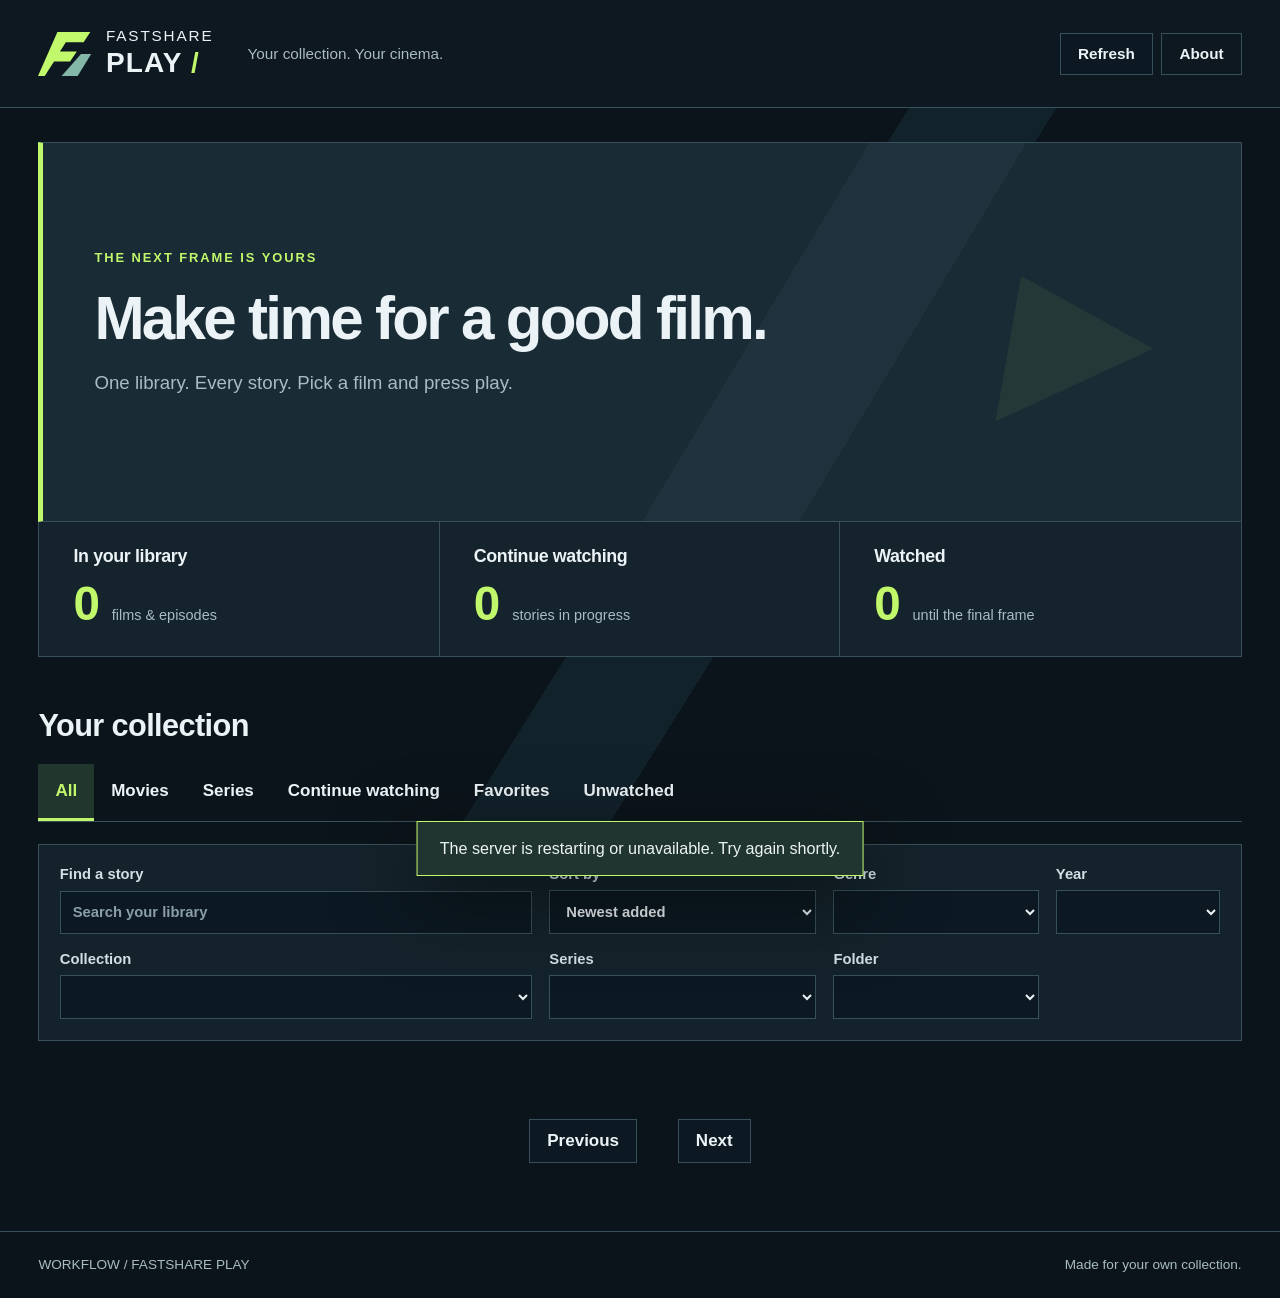
==== fastshare_play/www/index.html @ aad914d7 "Add separate FastShare Play library with NOVA resume and local video previews" ====
<!doctype html>
<html lang="en">
<head><meta charset="utf-8"><meta name="viewport" content="width=device-width,initial-scale=1"><meta name="color-scheme" content="dark"><title>FastShare Play</title><link rel="icon" href="icon.svg"><link rel="stylesheet" href="style.css"><script src="app.js" defer></script></head>
<body>
<header class="topbar"><a class="brand" href="./"><img src="icon.svg" alt=""><span>FASTSHARE<strong>PLAY<span class="brand-dot"> /</span></strong></span></a><span class="tagline" data-i18n="Your collection. Your cinema.">Your collection. Your cinema.</span><div class="top-actions"><button id="refresh" data-i18n="Refresh">Refresh</button><button id="settingsButton" hidden data-i18n="Settings">Settings</button><button id="aboutButton" class="quiet" data-i18n="About">About</button></div></header>
<main>
<section id="hero" class="hero" aria-label="Featured movie"><div class="hero-art"></div><div class="hero-copy"><div class="eyebrow" data-i18n="THE NEXT FRAME IS YOURS">THE NEXT FRAME IS YOURS</div><h1 data-i18n="Make time for a good film.">Make time for a good film.</h1><p data-i18n="One library. Every story. Pick a film and press play.">One library. Every story. Pick a film and press play.</p></div><div class="hero-mark" aria-hidden="true">▶</div></section>
<section class="stats" aria-label="Library statistics"><div><h2 data-i18n="In your library">In your library</h2><strong id="totalCount">0</strong><span data-i18n="films & episodes">films & episodes</span></div><div><h2 data-i18n="Continue watching">Continue watching</h2><strong id="continueCount">0</strong><span data-i18n="stories in progress">stories in progress</span></div><div><h2 data-i18n="Watched">Watched</h2><strong id="watchedCount">0</strong><span data-i18n="until the final frame">until the final frame</span></div></section>
<section id="continueSection" hidden><div class="section-heading"><h2 data-i18n="Pick up where you left off">Pick up where you left off</h2><span class="eyebrow">01 / RESUME</span></div><div id="continueRail" class="continue-rail"></div></section>
<section class="library"><div class="section-heading"><h2 data-i18n="Your collection">Your collection</h2><span id="resultCount" class="eyebrow"></span></div>
<nav id="views" class="tabs" aria-label="Library views"><button data-view="all" class="active" data-i18n="All">All</button><button data-view="movies" data-i18n="Movies">Movies</button><button data-view="series" data-i18n="Series">Series</button><button data-view="continue" data-i18n="Continue watching">Continue watching</button><button data-view="favorites" data-i18n="Favorites">Favorites</button><button data-view="unwatched" data-i18n="Unwatched">Unwatched</button></nav>
<form id="filters" class="filters"><label class="search-label"><span data-i18n="Find a story">Find a story</span><input id="query" type="search" placeholder="Search your library" data-placeholder="Search your library" autocomplete="off"></label><label><span data-i18n="Sort by">Sort by</span><select id="sort"><option value="added" data-i18n="Newest added">Newest added</option><option value="title" data-i18n="Title">Title</option><option value="year" data-i18n="Year">Year</option><option value="rating" data-i18n="Rating">Rating</option><option value="played" data-i18n="Recently played">Recently played</option><option value="episode" data-i18n="Episode order">Episode order</option></select></label><label><span data-i18n="Genre">Genre</span><select id="genre"></select></label><label><span data-i18n="Year">Year</span><select id="year"></select></label><label><span data-i18n="Collection">Collection</span><select id="collection"></select></label><label><span data-i18n="Series">Series</span><select id="show"></select></label><label><span data-i18n="Folder">Folder</span><select id="root"></select></label></form>
<div id="libraryStatus" class="status" role="status"></div><div id="grid" class="poster-grid"></div><div id="empty" class="empty" hidden><div class="empty-symbol" aria-hidden="true">▷</div><h2 data-i18n="Your next story belongs here.">Your next story belongs here.</h2><p data-i18n="No matching films. Try another filter or add a media folder in Settings.">No matching films. Try another filter or add a media folder in Settings.</p><button id="clearFilters" data-i18n="Clear filters">Clear filters</button></div><div class="pagination"><button id="previous" data-i18n="Previous">Previous</button><span id="pageLabel"></span><button id="next" data-i18n="Next">Next</button></div></section>
</main>
<footer><span>WORKFLOW / FASTSHARE PLAY</span><span data-i18n="Made for your own collection.">Made for your own collection.</span></footer>
<dialog id="details" class="detail-dialog"><button class="close" data-close="details" aria-label="Close">×</button><div id="detailContent"></div></dialog>
<dialog id="player" class="player-dialog"><div class="player-heading"><h2 id="playingTitle"></h2><button class="close" data-close="player" aria-label="Close">×</button></div><video id="video" controls playsinline preload="metadata" controlslist="nodownload"></video><p id="playError" class="error" hidden></p><div class="player-bottom"><span id="saveStatus" role="status"></span><button id="nextEpisode" hidden data-i18n="Next episode">Next episode</button></div></dialog>
<dialog id="galleryDialog" class="gallery-dialog"><button class="close" data-close="galleryDialog" aria-label="Close">×</button><img id="galleryImage" alt="Movie artwork"></dialog>
<dialog id="settingsDialog"><div class="dialog-heading"><span class="eyebrow">CONTROL ROOM</span><h2 data-i18n="Settings">Settings</h2><button class="close" data-close="settingsDialog" aria-label="Close">×</button></div><form id="settingsForm" class="settings-form"><fieldset><legend data-i18n="Library">Library</legend><label><span data-i18n="Media folders (one per line)">Media folders (one per line)</span><textarea name="media_roots" rows="3" placeholder="/media/movies"></textarea></label><p class="hint" data-i18n="Use folders inside /media or /share. Original files are read-only.">Use folders inside /media or /share. Original files are read-only.</p><div class="form-pair"><label><span data-i18n="Language">Language</span><select name="language"><option value="en">English</option><option value="cs">Čeština</option></select></label><label><span data-i18n="Scan interval (seconds)">Scan interval (seconds)</span><input name="scan_interval" type="number" min="30" max="3600" required></label></div><label class="check"><input type="checkbox" name="import_nova_resume"><span data-i18n="Import NOVA / Kodi watch position">Import NOVA / Kodi watch position</span></label><p class="hint" data-i18n="Newer sidecar progress is imported. Browser progress is saved here; media sidecars are never modified.">Newer sidecar progress is imported. Browser progress is saved here; media sidecars are never modified.</p></fieldset><fieldset><legend data-i18n="Movie previews">Movie previews</legend><label class="check"><input name="generate_previews" type="checkbox"><span data-i18n="Generate three frames from each film">Generate three frames from each film</span></label><label class="check"><input name="cycle_previews" type="checkbox"><span data-i18n="Cycle through the three previews">Cycle through the three previews</span></label><p class="hint" data-i18n="Frames are taken from the middle 60% of each film and saved in the add-on. One film is processed at a time. No accounts or API keys are needed.">Frames are taken from the middle 60% of each film and saved in the add-on. One film is processed at a time. No accounts or API keys are needed.</p><button type="button" id="retryPreviews" data-i18n="Retry failed previews">Retry failed previews</button></fieldset><fieldset><legend data-i18n="Player on your network">Player on your network</legend><label class="check"><input name="lan_enabled" type="checkbox"><span data-i18n="Enable playback without sign-in">Enable playback without sign-in</span></label><div class="form-pair"><label><span data-i18n="Port">Port</span><input name="lan_port" type="number" min="1024" max="65535" required></label><label><span data-i18n="Your DNS name or IP">Your DNS name or IP</span><input name="lan_host" placeholder="fastshare-play.home"></label></div><p class="hint" data-i18n="The hostname builds the link below. Configure your own DNS record to point to Home Assistant.">The hostname builds the link below. Configure your own DNS record to point to Home Assistant.</p><a id="playerLink" target="_blank" rel="noopener"></a><p class="hint" data-i18n="Network visitors can play films and save watch state. Settings are available only through Home Assistant.">Network visitors can play films and save watch state. Settings are available only through Home Assistant.</p></fieldset><div class="button-row"><button class="primary" type="submit" data-i18n="Save settings">Save settings</button><button type="button" id="scanNow" data-i18n="Scan now">Scan now</button></div></form></dialog>
<dialog id="aboutDialog"><div class="dialog-heading"><span class="eyebrow">FASTSHARE PLAY</span><h2 data-i18n="About">About</h2><button class="close" data-close="aboutDialog" aria-label="Close">×</button></div><div class="about-content"><p id="version"></p><p data-i18n="A private movie library with browser playback. Built in the WorkFlow visual style.">A private movie library with browser playback. Built in the WorkFlow visual style.</p><h3 data-i18n="Open-source credits">Open-source credits</h3><p data-i18n="Selected metadata and resume logic is adapted from NOVA Video Player / Archos (Apache 2.0). The web interface and server are a separate implementation.">Selected metadata and resume logic is adapted from NOVA Video Player / Archos (Apache 2.0). The web interface and server are a separate implementation.</p><div class="button-row"><a href="https://github.com/nova-video-player/aos-AVP" target="_blank" rel="noopener">NOVA source</a><a href="https://github.com/Jirkas-prog/fastshare-play" target="_blank" rel="noopener">FastShare Play source</a><a href="LICENSE" target="_blank">Apache 2.0</a><a href="NOTICE" target="_blank">NOTICE</a></div><p data-i18n="Local preview extraction uses FFmpeg as a separate command-line program, supplied by Debian. No movie data is sent to a metadata service.">Local preview extraction uses FFmpeg as a separate command-line program, supplied by Debian. No movie data is sent to a metadata service.</p><a href="https://ffmpeg.org/legal.html" target="_blank" rel="noopener">FFmpeg licenses</a><h3 data-i18n="Playback compatibility">Playback compatibility</h3><p data-i18n="Video and audio are decoded by your browser. There is no transcoding. Some MKV, AVI, HEVC, DTS or subtitle formats require a compatible external player. MP4 with H.264 and AAC is the most widely supported combination.">Video and audio are decoded by your browser. There is no transcoding. Some MKV, AVI, HEVC, DTS or subtitle formats require a compatible external player. MP4 with H.264 and AAC is the most widely supported combination.</p><p data-i18n="Watch state and favorites are shared by this household library.">Watch state and favorites are shared by this household library.</p></div></dialog>
<div id="toast" role="status" hidden></div>
</body></html>
---- fastshare_play/www/style.css ----
:root{--bg:#0c141b;--panel:#192b35;--panel2:#213843;--line:#38505b;--ink:#ecf3f6;--muted:#a9bbc3;--lime:#c1f76a;--shadow:0 24px 80px #0008;color-scheme:dark;font-family:Inter,Segoe UI,Arial,sans-serif;font-size:17px;background:var(--bg);color:var(--ink);accent-color:var(--lime);scrollbar-color:#728d68 #13222c;scrollbar-width:thin}*{box-sizing:border-box}body{margin:0;background:linear-gradient(122deg,transparent 53%,#12222b 53%,#12222b 61%,transparent 61%) fixed}button,input,select,textarea{font:inherit}button,a,input,select,textarea{touch-action:manipulation}button,select,input,textarea{border:1px solid var(--line);border-radius:0;background:#0c1922;color:var(--ink)}button{padding:.65rem 1rem;cursor:pointer;font-weight:650;transition:background .15s,border-color .15s}button:hover,button.active{background:#2b4436;border-color:var(--lime);color:var(--lime)}button:disabled{opacity:.4;cursor:default}a{color:var(--lime);text-underline-offset:4px}button.primary{background:var(--lime);color:#10201c;border-color:var(--lime)}button.primary:hover{background:#d5ff96}button.quiet{background:transparent}button:focus-visible,a:focus-visible,input:focus-visible,select:focus-visible,textarea:focus-visible{outline:2px solid var(--lime);outline-offset:4px}input,select,textarea{padding:.7rem;width:100%;min-width:0}select{cursor:pointer}option:checked,option:hover{background:#395737;color:var(--lime)}@supports (appearance:base-select){select,select::picker(select){appearance:base-select}select::picker(select){background:#142730;border:1px solid var(--lime);color:var(--ink)}option:checked,option:hover,option:focus{background:#365333;color:var(--lime)}option{padding:.65rem}}::-webkit-scrollbar{width:10px;height:10px}::-webkit-scrollbar-track{background:#10212b}::-webkit-scrollbar-thumb{background:#607e58;border:2px solid #10212b}::-webkit-scrollbar-thumb:hover{background:var(--lime)}[hidden]{display:none!important}h1,h2,h3,p{margin-top:0}h1{font-size:clamp(2.1rem,4.7vw,4.5rem);line-height:1.04;letter-spacing:-.045em}h2{font-size:clamp(1.45rem,2.4vw,2rem);letter-spacing:-.02em}h3{font-size:1.2rem}p{line-height:1.6;color:var(--muted)}.topbar{display:flex;align-items:center;gap:2rem;padding:1.5rem max(3vw,1rem);border-bottom:1px solid var(--line);background:#0d1820}.brand{display:flex;gap:.8rem;align-items:center;text-decoration:none;color:var(--ink);font-size:.9rem;letter-spacing:.12em;line-height:1.3}.brand img{width:54px;height:54px}.brand strong{display:block;font-size:1.65rem;letter-spacing:.04em}.brand-dot{color:var(--lime)}.tagline{color:var(--muted);font-size:.9rem}.top-actions{margin-left:auto;display:flex;gap:.5rem}.top-actions button{font-size:.9rem}main{max-width:1600px;margin:auto;padding:2rem max(3vw,1rem) 4rem}.hero{position:relative;min-height:380px;background:var(--panel);border:1px solid var(--line);border-left:5px solid var(--lime);isolation:isolate;overflow:hidden;display:flex;align-items:center}.hero::after{content:"";position:absolute;inset:0;z-index:-1;background:linear-gradient(121deg,transparent 58%,#abcdda0c 58%,#abcdda0c 69%,transparent 69%)}.hero-art{position:absolute;inset:0 0 0 25%;z-index:-2;background-position:center;background-size:cover;opacity:.5;mask-image:linear-gradient(90deg,transparent,#000 75%)}.hero-copy{max-width:800px;padding:3rem;z-index:1}.eyebrow{color:var(--lime);font-size:.76rem;font-weight:750;letter-spacing:.15em;line-height:1.5}.hero .eyebrow{margin-bottom:1.2rem}.hero h1{margin-bottom:1rem}.hero p{max-width:620px;font-size:1.1rem}.hero-mark{position:absolute;right:7%;font-size:190px;color:#c1f76a12;transform:skew(-10deg);z-index:-1}.button-row{display:flex;flex-wrap:wrap;gap:.7rem;align-items:center}.stats{display:grid;grid-template-columns:repeat(3,1fr);margin:0 0 3rem;border:1px solid var(--line);border-top:0;background:#14232c}.stats>div{position:relative;padding:1.4rem 2rem;border-right:1px solid var(--line)}.stats>div:last-child{border:0}.stats h2{font-size:1.05rem;margin:0 0 .45rem}.stats strong{font-size:2.8rem;line-height:1.2;color:var(--lime);margin-right:.7rem}.stats span{color:var(--muted);font-size:.85rem}.section-heading{display:flex;justify-content:space-between;gap:1rem;align-items:center;margin:2.3rem 0 1.2rem}.section-heading h2{margin:0}.continue-rail{display:grid;grid-auto-flow:column;grid-auto-columns:minmax(250px,1fr);gap:1rem;overflow-x:auto;padding:0 0 .6rem;max-width:100%}.resume-card{display:flex;align-items:center;text-align:left;gap:1rem;background:var(--panel);padding:.7rem;min-width:0}.resume-card img{width:62px;height:90px;object-fit:cover}.resume-card .resume-copy{min-width:0;flex:1}.resume-card strong{font-size:1rem;display:block;overflow-wrap:anywhere}.resume-card small{display:block;color:var(--muted);margin:.4rem 0}.progress{height:4px;background:#48605e;overflow:hidden}.progress i{display:block;height:100%;background:var(--lime)}.tabs{display:flex;flex-wrap:wrap;border-bottom:1px solid var(--line);gap:0;margin-bottom:1.3rem}.tabs button{border:0;border-bottom:3px solid transparent;background:transparent;padding:1rem}.tabs button.active{border-bottom-color:var(--lime);background:#21372e}.filters{display:grid;grid-template-columns:2.3fr 1.3fr 1fr .8fr;gap:1rem;background:#14232b;padding:1.2rem;border:1px solid var(--line)}label{display:grid;gap:.5rem;min-width:0;font-weight:650;font-size:.87rem}label>span{color:#d1e0e5}input::placeholder,textarea::placeholder{color:#8a9fa9}.status{color:var(--muted);font-size:.85rem;min-height:2.6rem;padding:.9rem 0}.poster-grid{display:grid;grid-template-columns:repeat(auto-fill,minmax(230px,1fr));gap:1.6rem 1.1rem}.movie-card{border:1px solid var(--line);background:#172832;display:flex;flex-direction:column;min-width:0;text-align:left;padding:0;color:var(--ink)}.poster{position:relative;aspect-ratio:16/10;background:linear-gradient(145deg,#28424c 0 52%,#21343c 52% 65%,#2d493f 65%);overflow:hidden;width:100%}.poster img{width:100%;height:100%;object-fit:cover;transition:transform .2s}.movie-card:hover .poster img{transform:scale(1.035)}.poster-fallback{position:absolute;inset:0;display:flex;align-items:center;justify-content:center;flex-direction:column;padding:1.2rem;gap:1rem;color:#c6f38c;text-align:center;font-size:1.25rem;overflow-wrap:anywhere}.poster-fallback .reel{font-size:3.5rem;opacity:.4}.poster img~.poster-fallback{display:none}.badge{position:absolute;top:.6rem;right:.6rem;background:#10201dec;color:var(--lime);padding:.3rem .45rem;font-size:.75rem;border:1px solid #607744}.movie-card .progress{height:5px}.card-copy{padding:.9rem;flex:1;width:100%}.card-copy h3{font-size:1rem;line-height:1.3;margin:0 0 .5rem;overflow-wrap:anywhere}.card-copy p{margin:0;font-size:.8rem;color:var(--muted)}.card-copy .episode{font-size:.78rem;color:var(--lime);margin-top:.5rem}.empty{text-align:center;padding:3rem;background:var(--panel);border:1px solid var(--line)}.empty-symbol{font-size:4rem;color:var(--lime)}.pagination{display:flex;justify-content:center;gap:1.2rem;align-items:center;margin-top:2rem}.pagination span{color:var(--muted)}footer{padding:1.5rem max(3vw,1rem);display:flex;justify-content:space-between;gap:1rem;border-top:1px solid var(--line);color:var(--muted);font-size:.8rem}dialog{background:#12222b;color:var(--ink);border:1px solid var(--line);border-top:3px solid var(--lime);padding:0;width:min(780px,calc(100% - 2rem));max-height:calc(100dvh - 2rem);box-shadow:var(--shadow);overflow:auto}dialog::backdrop{background:#02080ddd;backdrop-filter:blur(5px)}.close{border:0;background:#0a1922ed;color:var(--ink);font-size:1.7rem;padding:.2rem .8rem;line-height:1.4;position:absolute;right:.6rem;top:.6rem;z-index:3}.dialog-heading{padding:1.8rem 2rem 1rem;border-bottom:1px solid var(--line);position:relative}.dialog-heading h2{margin:.5rem 2rem .5rem 0}.detail-dialog{width:min(1050px,calc(100% - 2rem))}.detail-top{position:relative;display:grid;grid-template-columns:210px 1fr;gap:2rem;padding:3rem 2rem 2rem;isolation:isolate}.detail-backdrop{position:absolute;inset:0;z-index:-1;background-size:cover;background-position:center;opacity:.15}.detail-poster{width:100%;aspect-ratio:2/3;object-fit:cover;border:1px solid var(--line)}.detail-copy{min-width:0}.detail-copy h2{font-size:clamp(1.7rem,3.5vw,2.9rem);margin:.5rem 0 1rem;overflow-wrap:anywhere}.meta-line{display:flex;flex-wrap:wrap;gap:.5rem;margin-bottom:1rem;color:var(--muted)}.meta-line span{border:1px solid var(--line);padding:.25rem .5rem;font-size:.83rem}.detail-plot{padding:0 2rem 1.5rem}.detail-plot p{color:var(--ink);font-size:1.05rem}.detail-facts{display:grid;grid-template-columns:repeat(2,1fr);gap:1rem;padding-bottom:1.5rem}.detail-facts strong{display:block;color:var(--lime);font-size:.82rem;margin-bottom:.3rem}.detail-facts span{color:var(--muted);overflow-wrap:anywhere}.gallery{display:flex;gap:.7rem;overflow:auto}.gallery button{padding:0;flex:0 0 180px}.gallery img{width:100%;aspect-ratio:16/9;object-fit:cover;display:block}.file-info{border-top:1px solid var(--line);padding-top:1rem;margin-top:1.3rem;font-size:.8rem;overflow-wrap:anywhere;color:var(--muted)}.player-dialog{width:min(1250px,calc(100% - 1rem));background:#060c11}.player-heading{padding:1rem 4rem 1rem 1.3rem;position:relative}.player-heading h2{font-size:1.2rem;margin:0;overflow-wrap:anywhere}.player-dialog video{display:block;width:100%;max-height:calc(100dvh - 190px);background:#000;min-height:200px}.player-bottom{padding:1rem;display:flex;align-items:center;justify-content:space-between;gap:1rem;color:var(--muted);font-size:.85rem}.error{padding:1rem;background:#3b2825;border-left:3px solid #edac77;margin:1rem;color:#ffd5b4}.gallery-dialog{width:min(1200px,calc(100% - 1rem));background:#000}.gallery-dialog>img{max-height:85dvh;width:100%;object-fit:contain;display:block}.settings-form,.about-content{padding:1.5rem 2rem 2rem}fieldset{border:1px solid var(--line);padding:1.2rem;margin:0 0 1.6rem;min-width:0}legend{padding:0 .5rem;font-size:1.2rem;font-weight:750;color:var(--lime)}fieldset label{margin-bottom:1rem}.form-pair{display:grid;grid-template-columns:1fr 1fr;gap:1rem}.check{display:flex;align-items:center;gap:.7rem}.check input{width:20px;height:20px;flex:none}.hint{font-size:.85rem;line-height:1.5}.settings-form small{color:var(--muted)}#playerLink{display:block;overflow-wrap:anywhere;margin:1rem 0}.identify-form{display:flex;gap:1rem;padding:1.5rem}#matches{padding:0 1.5rem 1.5rem}.match{display:block;width:100%;text-align:left;margin-bottom:1rem;padding:1rem}.match strong{font-size:1.2rem}.match p{font-size:.9rem;margin:.5rem 0 0}.tmdb-credit{border:1px solid var(--line);padding:1.2rem;margin:1.8rem 0}.tmdb-credit img{width:120px;max-height:50px}.tmdb-credit p{font-size:.85rem;margin:1rem 0 0}#toast{position:fixed;bottom:1.4rem;left:50%;transform:translateX(-50%);background:#20352f;border:1px solid var(--lime);color:var(--ink);padding:1rem 1.3rem;z-index:100;max-width:min(620px,90vw);box-shadow:var(--shadow);font-size:.95rem}body:has(dialog[open]){overflow:hidden}@media(max-width:900px){.tagline{display:none}.hero-copy{padding:2rem}.hero{min-height:330px}.filters{grid-template-columns:repeat(3,1fr)}.search-label{grid-column:span 2}.stats>div{padding:1.1rem}.stats span{display:block}.poster-grid{grid-template-columns:repeat(auto-fill,minmax(210px,1fr))}.detail-top{grid-template-columns:160px 1fr;gap:1.2rem}}@media(max-width:560px){:root{font-size:16px}.topbar{padding:1rem;gap:.5rem;flex-wrap:wrap}.brand img{width:42px;height:42px}.brand{font-size:.7rem}.brand strong{font-size:1.25rem}.top-actions{gap:.3rem}.top-actions button{padding:.5rem .55rem;font-size:.8rem}main{padding:1rem 1rem 2rem}.hero{min-height:310px}.hero-copy{padding:1.5rem}.hero-copy p{font-size:1rem}.hero-mark{font-size:140px}.hero-art{inset:0}.stats{margin-bottom:2rem}.stats>div{padding:1rem .65rem}.stats h2{font-size:.9rem;min-height:2.2em}.stats strong{font-size:2.4rem}.stats span{font-size:.7rem}.section-heading .eyebrow{display:none}.tabs button{padding:.8rem .7rem;font-size:.86rem}.filters{grid-template-columns:repeat(2,1fr);padding:1rem;gap:.8rem}.poster-grid{grid-template-columns:repeat(2,minmax(0,1fr));gap:1rem .7rem}.card-copy{padding:.7rem}.detail-top{grid-template-columns:90px 1fr;padding:3rem 1rem 1rem;gap:1rem}.detail-top .button-row{grid-column:1/-1}.detail-plot{padding:1rem}.detail-copy h2{font-size:1.7rem}.meta-line{gap:.3rem}.meta-line span{font-size:.7rem}.detail-facts{grid-template-columns:1fr}.dialog-heading,.settings-form,.about-content{padding:1.3rem}.form-pair{grid-template-columns:1fr;gap:0}.pagination{gap:.7rem}footer{display:block}footer span{display:block;margin:.3rem 0}.resume-card{min-width:250px}.player-dialog video{min-height:150px}.continue-rail{grid-auto-columns:260px}}@media(prefers-reduced-motion:reduce){*{transition:none!important;scroll-behavior:auto!important}}

.detail-top .poster{aspect-ratio:16/10}.poster-fallback{font-size:1.05rem;gap:.5rem}.poster-fallback .reel{font-size:2.5rem}.continue-rail .resume-card img{width:90px;height:64px}.detail-top{grid-template-columns:250px 1fr}@media(max-width:560px){.detail-top{display:block}.detail-top>.detail-copy{margin-top:1rem}.detail-top>div:first-of-type:not(.detail-backdrop){max-width:100%}.poster-fallback{font-size:.9rem;padding:.5rem}.poster-fallback .reel{font-size:2rem}}
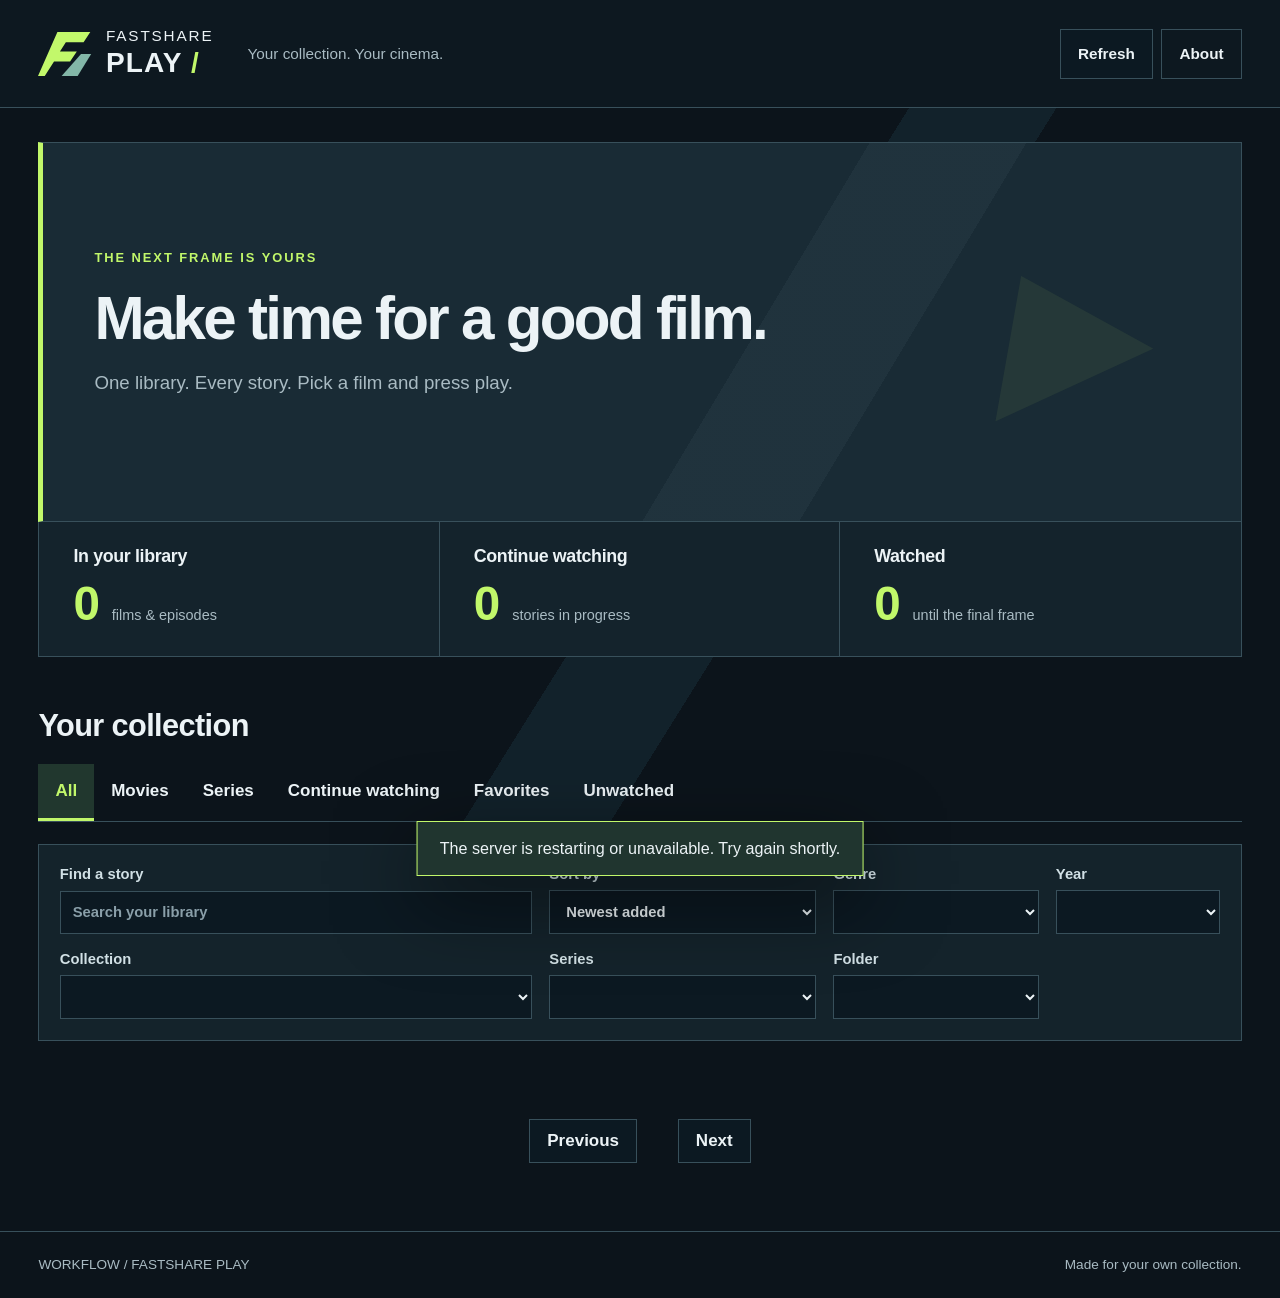
==== commit c2c20cd0: "Style cinema navigation as a prominent lime action in 2.1.1" ====
--- a/fastshare_play/www/index.html
+++ b/fastshare_play/www/index.html
@@ -2,7 +2,7 @@
 <html lang="en">
 <head><meta charset="utf-8"><meta name="viewport" content="width=device-width,initial-scale=1"><meta name="color-scheme" content="dark"><title>FastShare Play</title><link rel="icon" href="icon.svg"><link rel="stylesheet" href="style.css"><script src="app.js" defer></script></head>
 <body>
-<header class="topbar"><a class="brand" href="./"><img src="icon.svg" alt=""><span>FASTSHARE<strong>PLAY<span class="brand-dot"> /</span></strong></span></a><span class="tagline" data-i18n="Your collection. Your cinema.">Your collection. Your cinema.</span><div class="top-actions"><button id="refresh" data-i18n="Refresh">Refresh</button><button id="settingsButton" hidden data-i18n="Settings">Settings</button><button id="aboutButton" class="quiet" data-i18n="About">About</button></div></header>
+<header class="topbar"><a class="brand" href="./"><img src="icon.svg" alt=""><span>FASTSHARE<strong>PLAY<span class="brand-dot"> /</span></strong></span></a><span class="tagline" data-i18n="Your collection. Your cinema.">Your collection. Your cinema.</span><div class="top-actions"><a id="controlLink" class="primary action-link" href="../" hidden data-i18n="Downloads & settings">Downloads &amp; settings</a><button id="refresh" data-i18n="Refresh">Refresh</button><button id="settingsButton" hidden data-i18n="Settings">Settings</button><button id="aboutButton" class="quiet" data-i18n="About">About</button></div></header>
 <main>
 <section id="hero" class="hero" aria-label="Featured movie"><div class="hero-art"></div><div class="hero-copy"><div class="eyebrow" data-i18n="THE NEXT FRAME IS YOURS">THE NEXT FRAME IS YOURS</div><h1 data-i18n="Make time for a good film.">Make time for a good film.</h1><p data-i18n="One library. Every story. Pick a film and press play.">One library. Every story. Pick a film and press play.</p></div><div class="hero-mark" aria-hidden="true">▶</div></section>
 <section class="stats" aria-label="Library statistics"><div><h2 data-i18n="In your library">In your library</h2><strong id="totalCount">0</strong><span data-i18n="films & episodes">films & episodes</span></div><div><h2 data-i18n="Continue watching">Continue watching</h2><strong id="continueCount">0</strong><span data-i18n="stories in progress">stories in progress</span></div><div><h2 data-i18n="Watched">Watched</h2><strong id="watchedCount">0</strong><span data-i18n="until the final frame">until the final frame</span></div></section>
@@ -16,7 +16,7 @@
 <dialog id="details" class="detail-dialog"><button class="close" data-close="details" aria-label="Close">×</button><div id="detailContent"></div></dialog>
 <dialog id="player" class="player-dialog"><div class="player-heading"><h2 id="playingTitle"></h2><button class="close" data-close="player" aria-label="Close">×</button></div><video id="video" controls playsinline preload="metadata" controlslist="nodownload"></video><p id="playError" class="error" hidden></p><div class="player-bottom"><span id="saveStatus" role="status"></span><button id="nextEpisode" hidden data-i18n="Next episode">Next episode</button></div></dialog>
 <dialog id="galleryDialog" class="gallery-dialog"><button class="close" data-close="galleryDialog" aria-label="Close">×</button><img id="galleryImage" alt="Movie artwork"></dialog>
-<dialog id="settingsDialog"><div class="dialog-heading"><span class="eyebrow">CONTROL ROOM</span><h2 data-i18n="Settings">Settings</h2><button class="close" data-close="settingsDialog" aria-label="Close">×</button></div><form id="settingsForm" class="settings-form"><fieldset><legend data-i18n="Library">Library</legend><label><span data-i18n="Media folders (one per line)">Media folders (one per line)</span><textarea name="media_roots" rows="3" placeholder="/media/movies"></textarea></label><p class="hint" data-i18n="Use folders inside /media or /share. Original files are read-only.">Use folders inside /media or /share. Original files are read-only.</p><div class="form-pair"><label><span data-i18n="Language">Language</span><select name="language"><option value="en">English</option><option value="cs">Čeština</option></select></label><label><span data-i18n="Scan interval (seconds)">Scan interval (seconds)</span><input name="scan_interval" type="number" min="30" max="3600" required></label></div><label class="check"><input type="checkbox" name="import_nova_resume"><span data-i18n="Import NOVA / Kodi watch position">Import NOVA / Kodi watch position</span></label><p class="hint" data-i18n="Newer sidecar progress is imported. Browser progress is saved here; media sidecars are never modified.">Newer sidecar progress is imported. Browser progress is saved here; media sidecars are never modified.</p></fieldset><fieldset><legend data-i18n="Movie previews">Movie previews</legend><label class="check"><input name="generate_previews" type="checkbox"><span data-i18n="Generate three frames from each film">Generate three frames from each film</span></label><label class="check"><input name="cycle_previews" type="checkbox"><span data-i18n="Cycle through the three previews">Cycle through the three previews</span></label><p class="hint" data-i18n="Frames are taken from the middle 60% of each film and saved in the add-on. One film is processed at a time. No accounts or API keys are needed.">Frames are taken from the middle 60% of each film and saved in the add-on. One film is processed at a time. No accounts or API keys are needed.</p><button type="button" id="retryPreviews" data-i18n="Retry failed previews">Retry failed previews</button></fieldset><fieldset><legend data-i18n="Player on your network">Player on your network</legend><label class="check"><input name="lan_enabled" type="checkbox"><span data-i18n="Enable playback without sign-in">Enable playback without sign-in</span></label><div class="form-pair"><label><span data-i18n="Port">Port</span><input name="lan_port" type="number" min="1024" max="65535" required></label><label><span data-i18n="Your DNS name or IP">Your DNS name or IP</span><input name="lan_host" placeholder="fastshare-play.home"></label></div><p class="hint" data-i18n="The hostname builds the link below. Configure your own DNS record to point to Home Assistant.">The hostname builds the link below. Configure your own DNS record to point to Home Assistant.</p><a id="playerLink" target="_blank" rel="noopener"></a><p class="hint" data-i18n="Network visitors can play films and save watch state. Settings are available only through Home Assistant.">Network visitors can play films and save watch state. Settings are available only through Home Assistant.</p></fieldset><div class="button-row"><button class="primary" type="submit" data-i18n="Save settings">Save settings</button><button type="button" id="scanNow" data-i18n="Scan now">Scan now</button></div></form></dialog>
+<dialog id="settingsDialog"><div class="dialog-heading"><span class="eyebrow">CONTROL ROOM</span><h2 data-i18n="Settings">Settings</h2><button class="close" data-close="settingsDialog" aria-label="Close">×</button></div><form id="settingsForm" class="settings-form"><fieldset><legend data-i18n="Library">Library</legend><label><span data-i18n="Media folders (one per line)">Media folders (one per line)</span><textarea name="media_roots" rows="3" placeholder="/media/movies"></textarea></label><p class="hint" data-i18n="Use folders inside /media or /share. The player never changes your movie files.">Use folders inside /media or /share. The player never changes your movie files.</p><div class="form-pair"><label><span data-i18n="Language">Language</span><select name="language"><option value="en">English</option><option value="cs">Čeština</option></select></label><label><span data-i18n="Scan interval (seconds)">Scan interval (seconds)</span><input name="scan_interval" type="number" min="30" max="3600" required></label></div><label class="check"><input type="checkbox" name="import_nova_resume"><span data-i18n="Import NOVA / Kodi watch position">Import NOVA / Kodi watch position</span></label><p class="hint" data-i18n="Newer sidecar progress is imported. Browser progress is saved here; media sidecars are never modified.">Newer sidecar progress is imported. Browser progress is saved here; media sidecars are never modified.</p></fieldset><fieldset><legend data-i18n="Movie previews">Movie previews</legend><label class="check"><input name="generate_previews" type="checkbox"><span data-i18n="Generate three frames from each film">Generate three frames from each film</span></label><label class="check"><input name="cycle_previews" type="checkbox"><span data-i18n="Cycle through the three previews">Cycle through the three previews</span></label><p class="hint" data-i18n="Frames are taken from the middle 60% of each film and saved in the add-on. One film is processed at a time. No accounts or API keys are needed.">Frames are taken from the middle 60% of each film and saved in the add-on. One film is processed at a time. No accounts or API keys are needed.</p><button type="button" id="retryPreviews" data-i18n="Retry failed previews">Retry failed previews</button></fieldset><fieldset><legend data-i18n="Player on your network">Player on your network</legend><label class="check"><input name="lan_enabled" type="checkbox"><span data-i18n="Enable playback without sign-in">Enable playback without sign-in</span></label><div class="form-pair"><label><span data-i18n="Port">Port</span><input name="lan_port" type="number" min="1024" max="65535" required></label><label><span data-i18n="Your DNS name or IP">Your DNS name or IP</span><input name="lan_host" placeholder="fastshare-play.home"></label></div><p class="hint" data-i18n="The hostname builds the link below. Configure your own DNS record to point to Home Assistant.">The hostname builds the link below. Configure your own DNS record to point to Home Assistant.</p><a id="playerLink" target="_blank" rel="noopener"></a><p class="hint" data-i18n="Network visitors can play films and save watch state. Settings are available only through Home Assistant.">Network visitors can play films and save watch state. Settings are available only through Home Assistant.</p></fieldset><div class="button-row"><button class="primary" type="submit" data-i18n="Save settings">Save settings</button><button type="button" id="scanNow" data-i18n="Scan now">Scan now</button></div></form></dialog>
 <dialog id="aboutDialog"><div class="dialog-heading"><span class="eyebrow">FASTSHARE PLAY</span><h2 data-i18n="About">About</h2><button class="close" data-close="aboutDialog" aria-label="Close">×</button></div><div class="about-content"><p id="version"></p><p data-i18n="A private movie library with browser playback. Built in the WorkFlow visual style.">A private movie library with browser playback. Built in the WorkFlow visual style.</p><h3 data-i18n="Open-source credits">Open-source credits</h3><p data-i18n="Selected metadata and resume logic is adapted from NOVA Video Player / Archos (Apache 2.0). The web interface and server are a separate implementation.">Selected metadata and resume logic is adapted from NOVA Video Player / Archos (Apache 2.0). The web interface and server are a separate implementation.</p><div class="button-row"><a href="https://github.com/nova-video-player/aos-AVP" target="_blank" rel="noopener">NOVA source</a><a href="https://github.com/Jirkas-prog/fastshare-play" target="_blank" rel="noopener">FastShare Play source</a><a href="LICENSE" target="_blank">Apache 2.0</a><a href="NOTICE" target="_blank">NOTICE</a></div><p data-i18n="Local preview extraction uses FFmpeg as a separate command-line program, supplied by Debian. No movie data is sent to a metadata service.">Local preview extraction uses FFmpeg as a separate command-line program, supplied by Debian. No movie data is sent to a metadata service.</p><a href="https://ffmpeg.org/legal.html" target="_blank" rel="noopener">FFmpeg licenses</a><h3 data-i18n="Playback compatibility">Playback compatibility</h3><p data-i18n="Video and audio are decoded by your browser. There is no transcoding. Some MKV, AVI, HEVC, DTS or subtitle formats require a compatible external player. MP4 with H.264 and AAC is the most widely supported combination.">Video and audio are decoded by your browser. There is no transcoding. Some MKV, AVI, HEVC, DTS or subtitle formats require a compatible external player. MP4 with H.264 and AAC is the most widely supported combination.</p><p data-i18n="Watch state and favorites are shared by this household library.">Watch state and favorites are shared by this household library.</p></div></dialog>
 <div id="toast" role="status" hidden></div>
 </body></html>
--- a/fastshare_play/www/style.css
+++ b/fastshare_play/www/style.css
@@ -1,3 +1,7 @@
-:root{--bg:#0c141b;--panel:#192b35;--panel2:#213843;--line:#38505b;--ink:#ecf3f6;--muted:#a9bbc3;--lime:#c1f76a;--shadow:0 24px 80px #0008;color-scheme:dark;font-family:Inter,Segoe UI,Arial,sans-serif;font-size:17px;background:var(--bg);color:var(--ink);accent-color:var(--lime);scrollbar-color:#728d68 #13222c;scrollbar-width:thin}*{box-sizing:border-box}body{margin:0;background:linear-gradient(122deg,transparent 53%,#12222b 53%,#12222b 61%,transparent 61%) fixed}button,input,select,textarea{font:inherit}button,a,input,select,textarea{touch-action:manipulation}button,select,input,textarea{border:1px solid var(--line);border-radius:0;background:#0c1922;color:var(--ink)}button{padding:.65rem 1rem;cursor:pointer;font-weight:650;transition:background .15s,border-color .15s}button:hover,button.active{background:#2b4436;border-color:var(--lime);color:var(--lime)}button:disabled{opacity:.4;cursor:default}a{color:var(--lime);text-underline-offset:4px}button.primary{background:var(--lime);color:#10201c;border-color:var(--lime)}button.primary:hover{background:#d5ff96}button.quiet{background:transparent}button:focus-visible,a:focus-visible,input:focus-visible,select:focus-visible,textarea:focus-visible{outline:2px solid var(--lime);outline-offset:4px}input,select,textarea{padding:.7rem;width:100%;min-width:0}select{cursor:pointer}option:checked,option:hover{background:#395737;color:var(--lime)}@supports (appearance:base-select){select,select::picker(select){appearance:base-select}select::picker(select){background:#142730;border:1px solid var(--lime);color:var(--ink)}option:checked,option:hover,option:focus{background:#365333;color:var(--lime)}option{padding:.65rem}}::-webkit-scrollbar{width:10px;height:10px}::-webkit-scrollbar-track{background:#10212b}::-webkit-scrollbar-thumb{background:#607e58;border:2px solid #10212b}::-webkit-scrollbar-thumb:hover{background:var(--lime)}[hidden]{display:none!important}h1,h2,h3,p{margin-top:0}h1{font-size:clamp(2.1rem,4.7vw,4.5rem);line-height:1.04;letter-spacing:-.045em}h2{font-size:clamp(1.45rem,2.4vw,2rem);letter-spacing:-.02em}h3{font-size:1.2rem}p{line-height:1.6;color:var(--muted)}.topbar{display:flex;align-items:center;gap:2rem;padding:1.5rem max(3vw,1rem);border-bottom:1px solid var(--line);background:#0d1820}.brand{display:flex;gap:.8rem;align-items:center;text-decoration:none;color:var(--ink);font-size:.9rem;letter-spacing:.12em;line-height:1.3}.brand img{width:54px;height:54px}.brand strong{display:block;font-size:1.65rem;letter-spacing:.04em}.brand-dot{color:var(--lime)}.tagline{color:var(--muted);font-size:.9rem}.top-actions{margin-left:auto;display:flex;gap:.5rem}.top-actions button{font-size:.9rem}main{max-width:1600px;margin:auto;padding:2rem max(3vw,1rem) 4rem}.hero{position:relative;min-height:380px;background:var(--panel);border:1px solid var(--line);border-left:5px solid var(--lime);isolation:isolate;overflow:hidden;display:flex;align-items:center}.hero::after{content:"";position:absolute;inset:0;z-index:-1;background:linear-gradient(121deg,transparent 58%,#abcdda0c 58%,#abcdda0c 69%,transparent 69%)}.hero-art{position:absolute;inset:0 0 0 25%;z-index:-2;background-position:center;background-size:cover;opacity:.5;mask-image:linear-gradient(90deg,transparent,#000 75%)}.hero-copy{max-width:800px;padding:3rem;z-index:1}.eyebrow{color:var(--lime);font-size:.76rem;font-weight:750;letter-spacing:.15em;line-height:1.5}.hero .eyebrow{margin-bottom:1.2rem}.hero h1{margin-bottom:1rem}.hero p{max-width:620px;font-size:1.1rem}.hero-mark{position:absolute;right:7%;font-size:190px;color:#c1f76a12;transform:skew(-10deg);z-index:-1}.button-row{display:flex;flex-wrap:wrap;gap:.7rem;align-items:center}.stats{display:grid;grid-template-columns:repeat(3,1fr);margin:0 0 3rem;border:1px solid var(--line);border-top:0;background:#14232c}.stats>div{position:relative;padding:1.4rem 2rem;border-right:1px solid var(--line)}.stats>div:last-child{border:0}.stats h2{font-size:1.05rem;margin:0 0 .45rem}.stats strong{font-size:2.8rem;line-height:1.2;color:var(--lime);margin-right:.7rem}.stats span{color:var(--muted);font-size:.85rem}.section-heading{display:flex;justify-content:space-between;gap:1rem;align-items:center;margin:2.3rem 0 1.2rem}.section-heading h2{margin:0}.continue-rail{display:grid;grid-auto-flow:column;grid-auto-columns:minmax(250px,1fr);gap:1rem;overflow-x:auto;padding:0 0 .6rem;max-width:100%}.resume-card{display:flex;align-items:center;text-align:left;gap:1rem;background:var(--panel);padding:.7rem;min-width:0}.resume-card img{width:62px;height:90px;object-fit:cover}.resume-card .resume-copy{min-width:0;flex:1}.resume-card strong{font-size:1rem;display:block;overflow-wrap:anywhere}.resume-card small{display:block;color:var(--muted);margin:.4rem 0}.progress{height:4px;background:#48605e;overflow:hidden}.progress i{display:block;height:100%;background:var(--lime)}.tabs{display:flex;flex-wrap:wrap;border-bottom:1px solid var(--line);gap:0;margin-bottom:1.3rem}.tabs button{border:0;border-bottom:3px solid transparent;background:transparent;padding:1rem}.tabs button.active{border-bottom-color:var(--lime);background:#21372e}.filters{display:grid;grid-template-columns:2.3fr 1.3fr 1fr .8fr;gap:1rem;background:#14232b;padding:1.2rem;border:1px solid var(--line)}label{display:grid;gap:.5rem;min-width:0;font-weight:650;font-size:.87rem}label>span{color:#d1e0e5}input::placeholder,textarea::placeholder{color:#8a9fa9}.status{color:var(--muted);font-size:.85rem;min-height:2.6rem;padding:.9rem 0}.poster-grid{display:grid;grid-template-columns:repeat(auto-fill,minmax(230px,1fr));gap:1.6rem 1.1rem}.movie-card{border:1px solid var(--line);background:#172832;display:flex;flex-direction:column;min-width:0;text-align:left;padding:0;color:var(--ink)}.poster{position:relative;aspect-ratio:16/10;background:linear-gradient(145deg,#28424c 0 52%,#21343c 52% 65%,#2d493f 65%);overflow:hidden;width:100%}.poster img{width:100%;height:100%;object-fit:cover;transition:transform .2s}.movie-card:hover .poster img{transform:scale(1.035)}.poster-fallback{position:absolute;inset:0;display:flex;align-items:center;justify-content:center;flex-direction:column;padding:1.2rem;gap:1rem;color:#c6f38c;text-align:center;font-size:1.25rem;overflow-wrap:anywhere}.poster-fallback .reel{font-size:3.5rem;opacity:.4}.poster img~.poster-fallback{display:none}.badge{position:absolute;top:.6rem;right:.6rem;background:#10201dec;color:var(--lime);padding:.3rem .45rem;font-size:.75rem;border:1px solid #607744}.movie-card .progress{height:5px}.card-copy{padding:.9rem;flex:1;width:100%}.card-copy h3{font-size:1rem;line-height:1.3;margin:0 0 .5rem;overflow-wrap:anywhere}.card-copy p{margin:0;font-size:.8rem;color:var(--muted)}.card-copy .episode{font-size:.78rem;color:var(--lime);margin-top:.5rem}.empty{text-align:center;padding:3rem;background:var(--panel);border:1px solid var(--line)}.empty-symbol{font-size:4rem;color:var(--lime)}.pagination{display:flex;justify-content:center;gap:1.2rem;align-items:center;margin-top:2rem}.pagination span{color:var(--muted)}footer{padding:1.5rem max(3vw,1rem);display:flex;justify-content:space-between;gap:1rem;border-top:1px solid var(--line);color:var(--muted);font-size:.8rem}dialog{background:#12222b;color:var(--ink);border:1px solid var(--line);border-top:3px solid var(--lime);padding:0;width:min(780px,calc(100% - 2rem));max-height:calc(100dvh - 2rem);box-shadow:var(--shadow);overflow:auto}dialog::backdrop{background:#02080ddd;backdrop-filter:blur(5px)}.close{border:0;background:#0a1922ed;color:var(--ink);font-size:1.7rem;padding:.2rem .8rem;line-height:1.4;position:absolute;right:.6rem;top:.6rem;z-index:3}.dialog-heading{padding:1.8rem 2rem 1rem;border-bottom:1px solid var(--line);position:relative}.dialog-heading h2{margin:.5rem 2rem .5rem 0}.detail-dialog{width:min(1050px,calc(100% - 2rem))}.detail-top{position:relative;display:grid;grid-template-columns:210px 1fr;gap:2rem;padding:3rem 2rem 2rem;isolation:isolate}.detail-backdrop{position:absolute;inset:0;z-index:-1;background-size:cover;background-position:center;opacity:.15}.detail-poster{width:100%;aspect-ratio:2/3;object-fit:cover;border:1px solid var(--line)}.detail-copy{min-width:0}.detail-copy h2{font-size:clamp(1.7rem,3.5vw,2.9rem);margin:.5rem 0 1rem;overflow-wrap:anywhere}.meta-line{display:flex;flex-wrap:wrap;gap:.5rem;margin-bottom:1rem;color:var(--muted)}.meta-line span{border:1px solid var(--line);padding:.25rem .5rem;font-size:.83rem}.detail-plot{padding:0 2rem 1.5rem}.detail-plot p{color:var(--ink);font-size:1.05rem}.detail-facts{display:grid;grid-template-columns:repeat(2,1fr);gap:1rem;padding-bottom:1.5rem}.detail-facts strong{display:block;color:var(--lime);font-size:.82rem;margin-bottom:.3rem}.detail-facts span{color:var(--muted);overflow-wrap:anywhere}.gallery{display:flex;gap:.7rem;overflow:auto}.gallery button{padding:0;flex:0 0 180px}.gallery img{width:100%;aspect-ratio:16/9;object-fit:cover;display:block}.file-info{border-top:1px solid var(--line);padding-top:1rem;margin-top:1.3rem;font-size:.8rem;overflow-wrap:anywhere;color:var(--muted)}.player-dialog{width:min(1250px,calc(100% - 1rem));background:#060c11}.player-heading{padding:1rem 4rem 1rem 1.3rem;position:relative}.player-heading h2{font-size:1.2rem;margin:0;overflow-wrap:anywhere}.player-dialog video{display:block;width:100%;max-height:calc(100dvh - 190px);background:#000;min-height:200px}.player-bottom{padding:1rem;display:flex;align-items:center;justify-content:space-between;gap:1rem;color:var(--muted);font-size:.85rem}.error{padding:1rem;background:#3b2825;border-left:3px solid #edac77;margin:1rem;color:#ffd5b4}.gallery-dialog{width:min(1200px,calc(100% - 1rem));background:#000}.gallery-dialog>img{max-height:85dvh;width:100%;object-fit:contain;display:block}.settings-form,.about-content{padding:1.5rem 2rem 2rem}fieldset{border:1px solid var(--line);padding:1.2rem;margin:0 0 1.6rem;min-width:0}legend{padding:0 .5rem;font-size:1.2rem;font-weight:750;color:var(--lime)}fieldset label{margin-bottom:1rem}.form-pair{display:grid;grid-template-columns:1fr 1fr;gap:1rem}.check{display:flex;align-items:center;gap:.7rem}.check input{width:20px;height:20px;flex:none}.hint{font-size:.85rem;line-height:1.5}.settings-form small{color:var(--muted)}#playerLink{display:block;overflow-wrap:anywhere;margin:1rem 0}.identify-form{display:flex;gap:1rem;padding:1.5rem}#matches{padding:0 1.5rem 1.5rem}.match{display:block;width:100%;text-align:left;margin-bottom:1rem;padding:1rem}.match strong{font-size:1.2rem}.match p{font-size:.9rem;margin:.5rem 0 0}.tmdb-credit{border:1px solid var(--line);padding:1.2rem;margin:1.8rem 0}.tmdb-credit img{width:120px;max-height:50px}.tmdb-credit p{font-size:.85rem;margin:1rem 0 0}#toast{position:fixed;bottom:1.4rem;left:50%;transform:translateX(-50%);background:#20352f;border:1px solid var(--lime);color:var(--ink);padding:1rem 1.3rem;z-index:100;max-width:min(620px,90vw);box-shadow:var(--shadow);font-size:.95rem}body:has(dialog[open]){overflow:hidden}@media(max-width:900px){.tagline{display:none}.hero-copy{padding:2rem}.hero{min-height:330px}.filters{grid-template-columns:repeat(3,1fr)}.search-label{grid-column:span 2}.stats>div{padding:1.1rem}.stats span{display:block}.poster-grid{grid-template-columns:repeat(auto-fill,minmax(210px,1fr))}.detail-top{grid-template-columns:160px 1fr;gap:1.2rem}}@media(max-width:560px){:root{font-size:16px}.topbar{padding:1rem;gap:.5rem;flex-wrap:wrap}.brand img{width:42px;height:42px}.brand{font-size:.7rem}.brand strong{font-size:1.25rem}.top-actions{gap:.3rem}.top-actions button{padding:.5rem .55rem;font-size:.8rem}main{padding:1rem 1rem 2rem}.hero{min-height:310px}.hero-copy{padding:1.5rem}.hero-copy p{font-size:1rem}.hero-mark{font-size:140px}.hero-art{inset:0}.stats{margin-bottom:2rem}.stats>div{padding:1rem .65rem}.stats h2{font-size:.9rem;min-height:2.2em}.stats strong{font-size:2.4rem}.stats span{font-size:.7rem}.section-heading .eyebrow{display:none}.tabs button{padding:.8rem .7rem;font-size:.86rem}.filters{grid-template-columns:repeat(2,1fr);padding:1rem;gap:.8rem}.poster-grid{grid-template-columns:repeat(2,minmax(0,1fr));gap:1rem .7rem}.card-copy{padding:.7rem}.detail-top{grid-template-columns:90px 1fr;padding:3rem 1rem 1rem;gap:1rem}.detail-top .button-row{grid-column:1/-1}.detail-plot{padding:1rem}.detail-copy h2{font-size:1.7rem}.meta-line{gap:.3rem}.meta-line span{font-size:.7rem}.detail-facts{grid-template-columns:1fr}.dialog-heading,.settings-form,.about-content{padding:1.3rem}.form-pair{grid-template-columns:1fr;gap:0}.pagination{gap:.7rem}footer{display:block}footer span{display:block;margin:.3rem 0}.resume-card{min-width:250px}.player-dialog video{min-height:150px}.continue-rail{grid-auto-columns:260px}}@media(prefers-reduced-motion:reduce){*{transition:none!important;scroll-behavior:auto!important}}
+:root{--bg:#0c141b;--panel:#192b35;--panel2:#213843;--line:#38505b;--ink:#ecf3f6;--muted:#a9bbc3;--lime:#c1f76a;--shadow:0 24px 80px #0008;color-scheme:dark;font-family:Inter,Segoe UI,Arial,sans-serif;font-size:17px;background:var(--bg);color:var(--ink);accent-color:var(--lime);scrollbar-color:#728d68 #13222c;scrollbar-width:thin}*{box-sizing:border-box}body{margin:0;background:linear-gradient(122deg,transparent 53%,#12222b 53%,#12222b 61%,transparent 61%) fixed}button,input,select,textarea{font:inherit}button,a,input,select,textarea{touch-action:manipulation}button,select,input,textarea{border:1px solid var(--line);border-radius:0;background:#0c1922;color:var(--ink)}button{padding:.65rem 1rem;cursor:pointer;font-weight:650;transition:background .15s,border-color .15s}button:hover,button.active{background:#2b4436;border-color:var(--lime);color:var(--lime)}button:disabled{opacity:.4;cursor:default}a{color:var(--lime);text-underline-offset:4px}button.primary,a.primary{background:var(--lime);color:#10201c;border-color:var(--lime)}button.primary:hover,a.primary:hover{background:#d5ff96}button.quiet{background:transparent}button:focus-visible,a:focus-visible,input:focus-visible,select:focus-visible,textarea:focus-visible{outline:2px solid var(--lime);outline-offset:4px}input,select,textarea{padding:.7rem;width:100%;min-width:0}select{cursor:pointer}option:checked,option:hover{background:#395737;color:var(--lime)}@supports (appearance:base-select){select,select::picker(select){appearance:base-select}select::picker(select){background:#142730;border:1px solid var(--lime);color:var(--ink)}option:checked,option:hover,option:focus{background:#365333;color:var(--lime)}option{padding:.65rem}}::-webkit-scrollbar{width:10px;height:10px}::-webkit-scrollbar-track{background:#10212b}::-webkit-scrollbar-thumb{background:#607e58;border:2px solid #10212b}::-webkit-scrollbar-thumb:hover{background:var(--lime)}[hidden]{display:none!important}h1,h2,h3,p{margin-top:0}h1{font-size:clamp(2.1rem,4.7vw,4.5rem);line-height:1.04;letter-spacing:-.045em}h2{font-size:clamp(1.45rem,2.4vw,2rem);letter-spacing:-.02em}h3{font-size:1.2rem}p{line-height:1.6;color:var(--muted)}.topbar{display:flex;align-items:center;flex-wrap:wrap;gap:2rem;padding:1.5rem max(3vw,1rem);border-bottom:1px solid var(--line);background:#0d1820}.brand{display:flex;gap:.8rem;align-items:center;text-decoration:none;color:var(--ink);font-size:.9rem;letter-spacing:.12em;line-height:1.3}.brand img{width:54px;height:54px}.brand strong{display:block;font-size:1.65rem;letter-spacing:.04em}.brand-dot{color:var(--lime)}.tagline{color:var(--muted);font-size:.9rem}.top-actions{margin-left:auto;display:flex;align-items:center;flex-wrap:wrap;gap:.5rem;min-width:0}.top-actions button{font-size:.9rem;min-height:50px}main{max-width:1600px;margin:auto;padding:2rem max(3vw,1rem) 4rem}.hero{position:relative;min-height:380px;background:var(--panel);border:1px solid var(--line);border-left:5px solid var(--lime);isolation:isolate;overflow:hidden;display:flex;align-items:center}.hero::after{content:"";position:absolute;inset:0;z-index:-1;background:linear-gradient(121deg,transparent 58%,#abcdda0c 58%,#abcdda0c 69%,transparent 69%)}.hero-art{position:absolute;inset:0 0 0 25%;z-index:-2;background-position:center;background-size:cover;opacity:.5;mask-image:linear-gradient(90deg,transparent,#000 75%)}.hero-copy{max-width:800px;padding:3rem;z-index:1}.eyebrow{color:var(--lime);font-size:.76rem;font-weight:750;letter-spacing:.15em;line-height:1.5}.hero .eyebrow{margin-bottom:1.2rem}.hero h1{margin-bottom:1rem}.hero p{max-width:620px;font-size:1.1rem}.hero-mark{position:absolute;right:7%;font-size:190px;color:#c1f76a12;transform:skew(-10deg);z-index:-1}.button-row{display:flex;flex-wrap:wrap;gap:.7rem;align-items:center}.stats{display:grid;grid-template-columns:repeat(3,1fr);margin:0 0 3rem;border:1px solid var(--line);border-top:0;background:#14232c}.stats>div{position:relative;padding:1.4rem 2rem;border-right:1px solid var(--line)}.stats>div:last-child{border:0}.stats h2{font-size:1.05rem;margin:0 0 .45rem}.stats strong{font-size:2.8rem;line-height:1.2;color:var(--lime);margin-right:.7rem}.stats span{color:var(--muted);font-size:.85rem}.section-heading{display:flex;justify-content:space-between;gap:1rem;align-items:center;margin:2.3rem 0 1.2rem}.section-heading h2{margin:0}.continue-rail{display:grid;grid-auto-flow:column;grid-auto-columns:minmax(250px,1fr);gap:1rem;overflow-x:auto;padding:0 0 .6rem;max-width:100%}.resume-card{display:flex;align-items:center;text-align:left;gap:1rem;background:var(--panel);padding:.7rem;min-width:0}.resume-card img{width:62px;height:90px;object-fit:cover}.resume-card .resume-copy{min-width:0;flex:1}.resume-card strong{font-size:1rem;display:block;overflow-wrap:anywhere}.resume-card small{display:block;color:var(--muted);margin:.4rem 0}.progress{height:4px;background:#48605e;overflow:hidden}.progress i{display:block;height:100%;background:var(--lime)}.tabs{display:flex;flex-wrap:wrap;border-bottom:1px solid var(--line);gap:0;margin-bottom:1.3rem}.tabs button{border:0;border-bottom:3px solid transparent;background:transparent;padding:1rem}.tabs button.active{border-bottom-color:var(--lime);background:#21372e}.filters{display:grid;grid-template-columns:2.3fr 1.3fr 1fr .8fr;gap:1rem;background:#14232b;padding:1.2rem;border:1px solid var(--line)}label{display:grid;gap:.5rem;min-width:0;font-weight:650;font-size:.87rem}label>span{color:#d1e0e5}input::placeholder,textarea::placeholder{color:#8a9fa9}.status{color:var(--muted);font-size:.85rem;min-height:2.6rem;padding:.9rem 0}.poster-grid{display:grid;grid-template-columns:repeat(auto-fill,minmax(230px,1fr));gap:1.6rem 1.1rem}.movie-card{border:1px solid var(--line);background:#172832;display:flex;flex-direction:column;min-width:0;text-align:left;padding:0;color:var(--ink)}.poster{position:relative;aspect-ratio:16/10;background:linear-gradient(145deg,#28424c 0 52%,#21343c 52% 65%,#2d493f 65%);overflow:hidden;width:100%}.poster img{width:100%;height:100%;object-fit:cover;transition:transform .2s}.movie-card:hover .poster img{transform:scale(1.035)}.poster-fallback{position:absolute;inset:0;display:flex;align-items:center;justify-content:center;flex-direction:column;padding:1.2rem;gap:1rem;color:#c6f38c;text-align:center;font-size:1.25rem;overflow-wrap:anywhere}.poster-fallback .reel{font-size:3.5rem;opacity:.4}.poster img~.poster-fallback{display:none}.badge{position:absolute;top:.6rem;right:.6rem;background:#10201dec;color:var(--lime);padding:.3rem .45rem;font-size:.75rem;border:1px solid #607744}.movie-card .progress{height:5px}.card-copy{padding:.9rem;flex:1;width:100%}.card-copy h3{font-size:1rem;line-height:1.3;margin:0 0 .5rem;overflow-wrap:anywhere}.card-copy p{margin:0;font-size:.8rem;color:var(--muted)}.card-copy .episode{font-size:.78rem;color:var(--lime);margin-top:.5rem}.empty{text-align:center;padding:3rem;background:var(--panel);border:1px solid var(--line)}.empty-symbol{font-size:4rem;color:var(--lime)}.pagination{display:flex;justify-content:center;gap:1.2rem;align-items:center;margin-top:2rem}.pagination span{color:var(--muted)}footer{padding:1.5rem max(3vw,1rem);display:flex;justify-content:space-between;gap:1rem;border-top:1px solid var(--line);color:var(--muted);font-size:.8rem}dialog{background:#12222b;color:var(--ink);border:1px solid var(--line);border-top:3px solid var(--lime);padding:0;width:min(780px,calc(100% - 2rem));max-height:calc(100dvh - 2rem);box-shadow:var(--shadow);overflow:auto}dialog::backdrop{background:#02080ddd;backdrop-filter:blur(5px)}.close{border:0;background:#0a1922ed;color:var(--ink);font-size:1.7rem;padding:.2rem .8rem;line-height:1.4;position:absolute;right:.6rem;top:.6rem;z-index:3}.dialog-heading{padding:1.8rem 2rem 1rem;border-bottom:1px solid var(--line);position:relative}.dialog-heading h2{margin:.5rem 2rem .5rem 0}.detail-dialog{width:min(1050px,calc(100% - 2rem))}.detail-top{position:relative;display:grid;grid-template-columns:210px 1fr;gap:2rem;padding:3rem 2rem 2rem;isolation:isolate}.detail-backdrop{position:absolute;inset:0;z-index:-1;background-size:cover;background-position:center;opacity:.15}.detail-poster{width:100%;aspect-ratio:2/3;object-fit:cover;border:1px solid var(--line)}.detail-copy{min-width:0}.detail-copy h2{font-size:clamp(1.7rem,3.5vw,2.9rem);margin:.5rem 0 1rem;overflow-wrap:anywhere}.meta-line{display:flex;flex-wrap:wrap;gap:.5rem;margin-bottom:1rem;color:var(--muted)}.meta-line span{border:1px solid var(--line);padding:.25rem .5rem;font-size:.83rem}.detail-plot{padding:0 2rem 1.5rem}.detail-plot p{color:var(--ink);font-size:1.05rem}.detail-facts{display:grid;grid-template-columns:repeat(2,1fr);gap:1rem;padding-bottom:1.5rem}.detail-facts strong{display:block;color:var(--lime);font-size:.82rem;margin-bottom:.3rem}.detail-facts span{color:var(--muted);overflow-wrap:anywhere}.gallery{display:flex;gap:.7rem;overflow:auto}.gallery button{padding:0;flex:0 0 180px}.gallery img{width:100%;aspect-ratio:16/9;object-fit:cover;display:block}.file-info{border-top:1px solid var(--line);padding-top:1rem;margin-top:1.3rem;font-size:.8rem;overflow-wrap:anywhere;color:var(--muted)}.player-dialog{width:min(1250px,calc(100% - 1rem));background:#060c11}.player-heading{padding:1rem 4rem 1rem 1.3rem;position:relative}.player-heading h2{font-size:1.2rem;margin:0;overflow-wrap:anywhere}.player-dialog video{display:block;width:100%;max-height:calc(100dvh - 190px);background:#000;min-height:200px}.player-bottom{padding:1rem;display:flex;align-items:center;justify-content:space-between;gap:1rem;color:var(--muted);font-size:.85rem}.error{padding:1rem;background:#3b2825;border-left:3px solid #edac77;margin:1rem;color:#ffd5b4}.gallery-dialog{width:min(1200px,calc(100% - 1rem));background:#000}.gallery-dialog>img{max-height:85dvh;width:100%;object-fit:contain;display:block}.settings-form,.about-content{padding:1.5rem 2rem 2rem}fieldset{border:1px solid var(--line);padding:1.2rem;margin:0 0 1.6rem;min-width:0}legend{padding:0 .5rem;font-size:1.2rem;font-weight:750;color:var(--lime)}fieldset label{margin-bottom:1rem}.form-pair{display:grid;grid-template-columns:1fr 1fr;gap:1rem}.check{display:flex;align-items:center;gap:.7rem}.check input{width:20px;height:20px;flex:none}.hint{font-size:.85rem;line-height:1.5}.settings-form small{color:var(--muted)}#playerLink{display:block;overflow-wrap:anywhere;margin:1rem 0}.identify-form{display:flex;gap:1rem;padding:1.5rem}#matches{padding:0 1.5rem 1.5rem}.match{display:block;width:100%;text-align:left;margin-bottom:1rem;padding:1rem}.match strong{font-size:1.2rem}.match p{font-size:.9rem;margin:.5rem 0 0}.tmdb-credit{border:1px solid var(--line);padding:1.2rem;margin:1.8rem 0}.tmdb-credit img{width:120px;max-height:50px}.tmdb-credit p{font-size:.85rem;margin:1rem 0 0}#toast{position:fixed;bottom:1.4rem;left:50%;transform:translateX(-50%);background:#20352f;border:1px solid var(--lime);color:var(--ink);padding:1rem 1.3rem;z-index:100;max-width:min(620px,90vw);box-shadow:var(--shadow);font-size:.95rem}body:has(dialog[open]){overflow:hidden}@media(max-width:900px){.tagline{display:none}.hero-copy{padding:2rem}.hero{min-height:330px}.filters{grid-template-columns:repeat(3,1fr)}.search-label{grid-column:span 2}.stats>div{padding:1.1rem}.stats span{display:block}.poster-grid{grid-template-columns:repeat(auto-fill,minmax(210px,1fr))}.detail-top{grid-template-columns:160px 1fr;gap:1.2rem}}@media(max-width:560px){:root{font-size:16px}.topbar{padding:1rem;gap:.5rem;flex-wrap:wrap}.brand img{width:42px;height:42px}.brand{font-size:.7rem}.brand strong{font-size:1.25rem}.top-actions{gap:.5rem;width:100%;margin:1rem 0 0}.top-actions button{flex:1;padding:.65rem .7rem;font-size:.95rem}.top-actions .action-link{flex-basis:100%}main{padding:1rem 1rem 2rem}.hero{min-height:310px}.hero-copy{padding:1.5rem}.hero-copy p{font-size:1rem}.hero-mark{font-size:140px}.hero-art{inset:0}.stats{margin-bottom:2rem}.stats>div{padding:1rem .65rem}.stats h2{font-size:.9rem;min-height:2.2em}.stats strong{font-size:2.4rem}.stats span{font-size:.7rem}.section-heading .eyebrow{display:none}.tabs button{padding:.8rem .7rem;font-size:.86rem}.filters{grid-template-columns:repeat(2,1fr);padding:1rem;gap:.8rem}.poster-grid{grid-template-columns:repeat(2,minmax(0,1fr));gap:1rem .7rem}.card-copy{padding:.7rem}.detail-top{grid-template-columns:90px 1fr;padding:3rem 1rem 1rem;gap:1rem}.detail-top .button-row{grid-column:1/-1}.detail-plot{padding:1rem}.detail-copy h2{font-size:1.7rem}.meta-line{gap:.3rem}.meta-line span{font-size:.7rem}.detail-facts{grid-template-columns:1fr}.dialog-heading,.settings-form,.about-content{padding:1.3rem}.form-pair{grid-template-columns:1fr;gap:0}.pagination{gap:.7rem}footer{display:block}footer span{display:block;margin:.3rem 0}.resume-card{min-width:250px}.player-dialog video{min-height:150px}.continue-rail{grid-auto-columns:260px}}@media(prefers-reduced-motion:reduce){*{transition:none!important;scroll-behavior:auto!important}}
 
 .detail-top .poster{aspect-ratio:16/10}.poster-fallback{font-size:1.05rem;gap:.5rem}.poster-fallback .reel{font-size:2.5rem}.continue-rail .resume-card img{width:90px;height:64px}.detail-top{grid-template-columns:250px 1fr}@media(max-width:560px){.detail-top{display:block}.detail-top>.detail-copy{margin-top:1rem}.detail-top>div:first-of-type:not(.detail-backdrop){max-width:100%}.poster-fallback{font-size:.9rem;padding:.5rem}.poster-fallback .reel{font-size:2rem}}
+
+/* Primary navigation uses the same lime action style as the rest of WorkFlow. */
+.action-link{display:inline-flex;align-items:center;justify-content:center;gap:.8rem;min-height:50px;max-width:100%;padding:.8rem 1.2rem;border:1px solid var(--lime);border-radius:0;font-size:1rem;font-weight:750;line-height:1.3;text-align:center;text-decoration:none;transition:background .15s,border-color .15s}
+.action-link::after{content:"→";font-size:1.15em;line-height:1}
